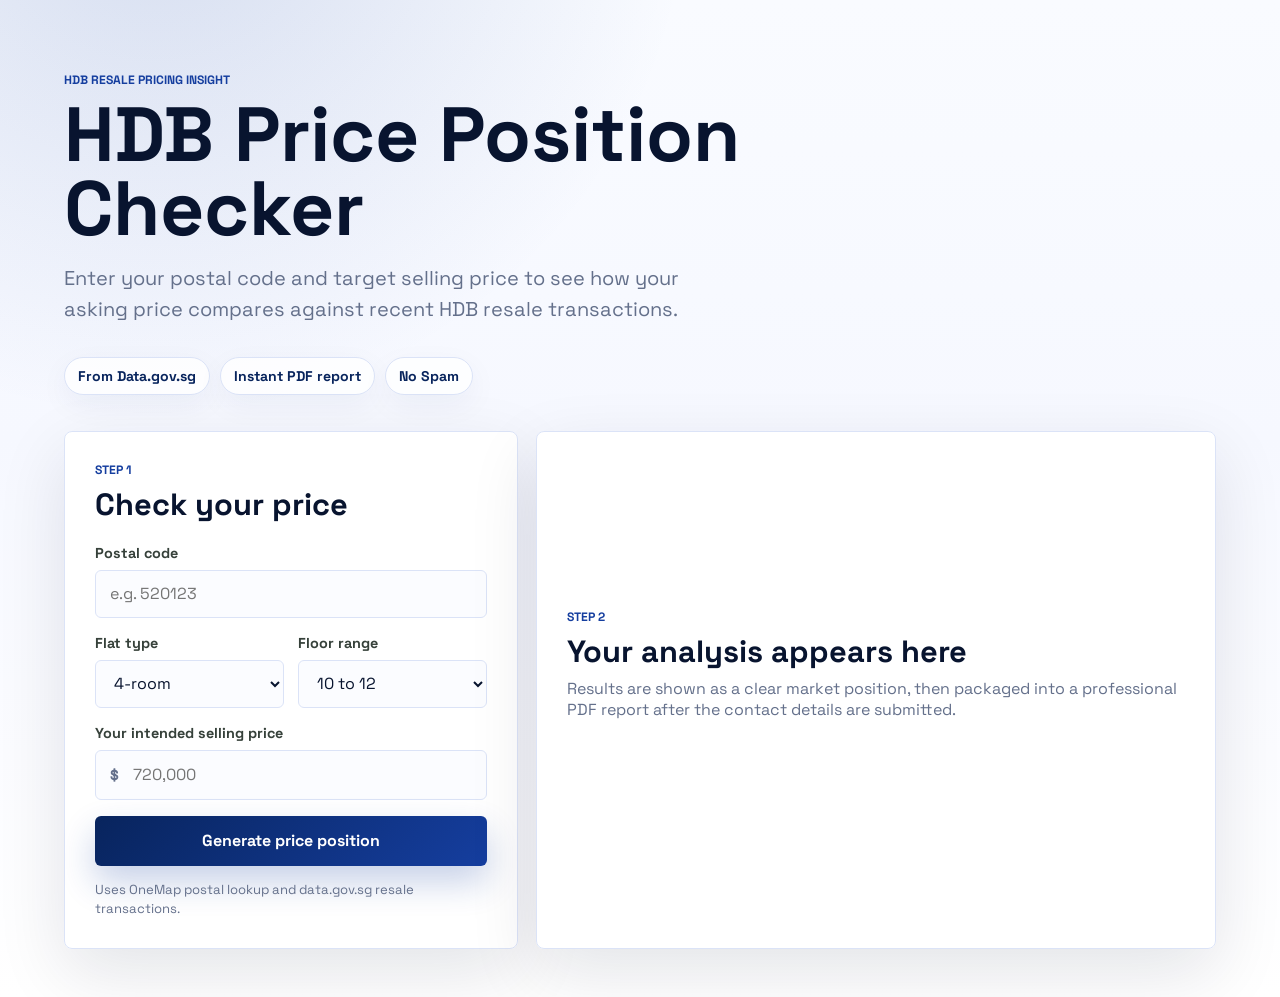
==== index.html @ 37053d99 "Add files via upload" ====
<!doctype html>
<html lang="en">
  <head>
    <meta charset="utf-8">
    <meta name="viewport" content="width=device-width, initial-scale=1">
    <title>HDB Price Position Checker</title>
    <meta name="description" content="Check where your HDB target selling price stands against recent public resale transactions.">
    <link rel="stylesheet" href="styles.css">
  </head>
  <body>
    <main class="page-shell">
      <section class="hero">
        <div class="hero-copy">
          <p class="eyebrow">HDB resale pricing insight</p>
          <h1>HDB Price Position Checker</h1>
          <p class="hero-text">Enter your postal code and target selling price to see how your asking price compares against recent HDB resale transactions.</p>
        </div>
        <div class="trust-strip" aria-label="Report highlights">
          <span>From Data.gov.sg</span>
          <span>Instant PDF report</span>
          <span>No Spam</span>
        </div>
      </section>

      <section class="checker-grid" aria-label="Price checker">
        <form class="panel form-panel" id="checkerForm">
          <div class="panel-heading">
            <p class="section-kicker">Step 1</p>
            <h2>Check your price</h2>
          </div>

          <label class="field">
            <span>Postal code</span>
            <input id="postalCode" name="postalCode" inputmode="numeric" autocomplete="postal-code" maxlength="6" placeholder="e.g. 520123" required>
          </label>

          <div class="field-row">
            <label class="field">
              <span>Flat type</span>
              <select id="flatType" name="flatType" required>
                <option value="2 ROOM">2-room</option>
                <option value="3 ROOM">3-room</option>
                <option value="4 ROOM" selected>4-room</option>
                <option value="5 ROOM">5-room</option>
                <option value="EXECUTIVE">Executive</option>
              </select>
            </label>
            <label class="field">
              <span>Floor range</span>
              <select id="storeyRange" name="storeyRange" required>
                <option value="01 TO 03">01 to 03</option>
                <option value="04 TO 06">04 to 06</option>
                <option value="07 TO 09">07 to 09</option>
                <option value="10 TO 12" selected>10 to 12</option>
                <option value="13 TO 15">13 to 15</option>
                <option value="16 TO 18">16 to 18</option>
                <option value="19 TO 21">19 to 21</option>
                <option value="22 TO 24">22 to 24</option>
              </select>
            </label>
          </div>

          <label class="field">
            <span>Your intended selling price</span>
            <div class="currency-input">
              <span>$</span>
              <input id="targetPrice" name="targetPrice" inputmode="numeric" placeholder="720,000" required>
            </div>
          </label>

          <button class="primary-button" id="generateButton" type="submit">
            <span class="button-label">Generate price position</span>
            <span class="button-spinner" aria-hidden="true"></span>
          </button>
          <p class="form-note">Uses OneMap postal lookup and data.gov.sg resale transactions.</p>
        </form>

        <section class="panel result-panel" id="resultPanel" aria-live="polite">
          <div class="empty-state" id="emptyState">
            <p class="section-kicker">Step 2</p>
            <h2>Your analysis appears here</h2>
            <p>Results are shown as a clear market position, then packaged into a professional PDF report after the contact details are submitted.</p>
          </div>

          <div class="empty-state error-state hidden" id="errorState">
            <p class="section-kicker">Unable to retrieve data</p>
            <h2>Live data lookup failed</h2>
            <p id="errorCopy">We could not retrieve OneMap or data.gov.sg records for this check. Please try again shortly.</p>
          </div>

          <div class="results hidden" id="results">
            <div class="result-header">
              <div>
                <p class="section-kicker">Price position</p>
                <h2 id="positionTitle">Fair Market</h2>
                <p class="matched-address" id="matchedAddress">Matched address appears here</p>
              </div>
              <div class="score-ring" aria-label="Market confidence score">
                <strong id="confidenceScore">78</strong>
                <span>/100</span>
              </div>
            </div>

            <div class="meter" aria-hidden="true">
              <div id="meterFill"></div>
            </div>

            <div class="cards">
              <article class="metric-card">
                <span>Your Asking Price vs Recent Market</span>
                <strong class="price-stack" id="priceComparison">
                  <span>$720,000</span>
                  <small>vs</small>
                  <span>$650,000 - $705,000</span>
                </strong>
                <p id="comparisonCopy">Your price is within the current negotiation zone.</p>
              </article>
              <article class="metric-card">
                <span>Latest Transaction Near You</span>
                <strong id="latestTransaction">$688,000</strong>
                <p id="latestCopy">4-room, Tampines,<br>10 to 12, May 2026</p>
              </article>
              <article class="metric-card">
                <span>Price Gap Analysis</span>
                <strong id="priceGap">+$18,000</strong>
                <p id="gapCopy">Compared with the median nearby transaction.</p>
              </article>
              <article class="metric-card">
                <span>Market Confidence Score</span>
                <strong id="scoreCopy">78 / 100</strong>
                <p id="confidenceCopy">Supported by recent transaction evidence.</p>
              </article>
            </div>

            <div class="insight-box">
              <p class="section-kicker">Advisory insight</p>
              <p id="insightCopy">Your target price appears realistic based on nearby HDB resale transactions, subject to unit condition, floor level, facing, renovation quality, and current buyer demand.</p>
            </div>

            <div class="analysis-tools">
              <article class="range-card">
                <p class="section-kicker">Price position bar</p>
                <div class="range-values">
                  <strong id="rangeLow">$650,000</strong>
                  <span>to</span>
                  <strong id="rangeHigh">$705,000</strong>
                </div>
                <div class="position-bar" aria-label="Price position bar">
                  <i id="priceMarker"></i>
                </div>
                <div class="range-labels">
                  <span>Below market</span>
                  <span>Fair</span>
                  <span>Above market</span>
                </div>
              </article>
            </div>

            <section class="transactions-panel">
              <div class="section-heading-row">
                <p class="section-kicker" id="transactionsTitle">Recent sales in this area</p>
                <span id="transactionsCount">10 records</span>
              </div>
              <div class="transactions-list" id="transactionsList"></div>
            </section>

            <form class="lead-form" id="leadForm">
              <div class="panel-heading">
                <p class="section-kicker">Step 3</p>
                <h2>Download your PDF report</h2>
              </div>
              <div class="field-row">
                <label class="field">
                  <span>Name</span>
                  <input id="leadName" name="leadName" autocomplete="name" required>
                </label>
                <label class="field">
                  <span>Email</span>
                  <input id="leadEmail" name="leadEmail" type="email" autocomplete="email" required>
                </label>
              </div>
              <label class="field">
                <span>Mobile number</span>
                <input id="leadMobile" name="leadMobile" inputmode="tel" autocomplete="tel" required>
              </label>
              <button class="secondary-button" type="submit">Download PDF report</button>
              <p class="form-note">Dont Worry. It's Free. Your PDF will be download immediately.</p>
              <div class="consent-note">
                <p>By downloading this report, you agree that your submitted details and price-check inputs will be logged for this report and may be used to contact you about your HDB price enquiry.</p>
              </div>
            </form>
          </div>
        </section>
      </section>

    </main>

    <script src="app.js"></script>
  </body>
</html>
---- styles.css ----
@import url("https://fonts.googleapis.com/css2?family=Space+Grotesk:wght@400;500;600;700&display=swap");

:root {
  color-scheme: light;
  --bg: #f6f8ff;
  --surface: #ffffff;
  --ink: #08142f;
  --muted: #64708b;
  --line: #dbe3f7;
  --accent: #153e9f;
  --accent-deep: #08245d;
  --accent-soft: #e8efff;
  --accent-glow: rgba(21, 62, 159, 0.16);
  --warning: #9c6a10;
  --danger: #9f2d2d;
  --shadow: 0 24px 70px rgba(8, 20, 47, 0.11);
}

* {
  box-sizing: border-box;
}

html {
  background: var(--bg);
  color: var(--ink);
  font-family: "Space Grotesk", "Sora", "Segoe UI", ui-sans-serif, system-ui, sans-serif;
  letter-spacing: 0;
}

body {
  margin: 0;
  background:
    radial-gradient(circle at 12% -12%, rgba(21, 62, 159, 0.16), transparent 34%),
    linear-gradient(180deg, #f9fbff 0%, var(--bg) 44%, #ffffff 100%);
}

button,
input,
select {
  font: inherit;
}

.page-shell {
  min-height: 100vh;
}

.hero {
  display: grid;
  gap: 32px;
  padding: 72px clamp(20px, 5vw, 72px) 36px;
}

.hero-copy {
  max-width: 850px;
}

.eyebrow,
.section-kicker {
  margin: 0 0 10px;
  color: var(--accent);
  font-size: 0.76rem;
  font-weight: 800;
  letter-spacing: 0;
  text-transform: uppercase;
}

h1,
h2,
p {
  margin-top: 0;
}

h1 {
  max-width: 820px;
  margin-bottom: 18px;
  font-size: clamp(2.5rem, 6vw, 5.8rem);
  line-height: 0.96;
  letter-spacing: 0;
}

h2 {
  margin-bottom: 10px;
  font-size: clamp(1.35rem, 2.4vw, 2.1rem);
  line-height: 1.08;
  letter-spacing: 0;
}

.hero-text {
  max-width: 680px;
  margin-bottom: 0;
  color: var(--muted);
  font-size: clamp(1.05rem, 2vw, 1.25rem);
  line-height: 1.55;
}

.trust-strip {
  display: flex;
  flex-wrap: wrap;
  gap: 10px;
}

.trust-strip span {
  border: 1px solid var(--line);
  border-radius: 999px;
  background: rgba(255, 255, 255, 0.82);
  padding: 9px 13px;
  color: var(--accent-deep);
  font-size: 0.88rem;
  font-weight: 700;
  box-shadow: 0 10px 30px rgba(8, 36, 93, 0.05);
}

.checker-grid {
  display: grid;
  grid-template-columns: minmax(300px, 0.8fr) minmax(0, 1.2fr);
  gap: 18px;
  padding: 0 clamp(20px, 5vw, 72px) 48px;
}

.panel {
  border: 1px solid var(--line);
  border-radius: 8px;
  background: rgba(255, 255, 255, 0.94);
  box-shadow: var(--shadow);
  backdrop-filter: blur(16px);
}

.form-panel,
.result-panel {
  padding: clamp(20px, 3vw, 30px);
}

.panel-heading {
  margin-bottom: 22px;
}

.field {
  display: grid;
  gap: 8px;
  margin-bottom: 16px;
}

.field span {
  color: #36413a;
  font-size: 0.9rem;
  font-weight: 700;
}

.field input,
.field select,
.currency-input {
  width: 100%;
  min-height: 48px;
  border: 1px solid var(--line);
  border-radius: 6px;
  background: #fbfcff;
  color: var(--ink);
}

.field input,
.field select {
  padding: 0 14px;
}

.field input:focus,
.field select:focus {
  border-color: var(--accent);
  box-shadow: 0 0 0 4px var(--accent-glow);
  outline: none;
}

.field-row {
  display: grid;
  grid-template-columns: repeat(2, minmax(0, 1fr));
  gap: 14px;
}

.currency-input {
  display: grid;
  grid-template-columns: auto 1fr;
  align-items: center;
  padding-left: 14px;
}

.currency-input span {
  color: var(--muted);
}

.currency-input input {
  border: 0;
  background: transparent;
  box-shadow: none;
}

.currency-input input:focus {
  box-shadow: none;
}

.primary-button,
.secondary-button {
  display: inline-flex;
  gap: 10px;
  justify-content: center;
  align-items: center;
  width: 100%;
  min-height: 50px;
  border: 0;
  border-radius: 6px;
  cursor: pointer;
  font-weight: 800;
}

.primary-button {
  background: linear-gradient(135deg, var(--accent-deep), var(--accent));
  color: #fff;
  box-shadow: 0 16px 34px rgba(21, 62, 159, 0.24);
}

.secondary-button {
  background: linear-gradient(135deg, var(--accent), #255bd0);
  color: #fff;
  box-shadow: 0 16px 34px rgba(21, 62, 159, 0.2);
}

.primary-button:hover,
.secondary-button:hover {
  filter: brightness(0.95);
}

.primary-button.is-loading {
  cursor: wait;
  opacity: 0.9;
}

.button-spinner {
  display: none;
  width: 18px;
  height: 18px;
  border: 2px solid rgba(255, 255, 255, 0.45);
  border-top-color: #ffffff;
  border-radius: 999px;
  animation: spin 0.8s linear infinite;
}

.primary-button.is-loading .button-spinner {
  display: inline-block;
}

@keyframes spin {
  to {
    transform: rotate(360deg);
  }
}

.form-note {
  margin: 14px 0 0;
  color: var(--muted);
  font-size: 0.82rem;
  line-height: 1.45;
}

.empty-state {
  display: grid;
  min-height: 420px;
  align-content: center;
  color: var(--muted);
}

.empty-state h2 {
  color: var(--ink);
}

.error-state {
  border-left: 4px solid var(--danger);
}

.error-state .section-kicker {
  color: var(--danger);
}

.hidden {
  display: none;
}

.result-header {
  display: flex;
  align-items: center;
  justify-content: space-between;
  gap: 18px;
  margin-bottom: 18px;
}

.matched-address {
  margin-bottom: 0;
  color: var(--muted);
  font-size: 0.92rem;
  line-height: 1.35;
}

.score-ring {
  display: grid;
  place-items: center;
  width: 96px;
  height: 96px;
  border: 8px solid var(--accent-soft);
  border-top-color: var(--accent);
  border-radius: 50%;
  flex: 0 0 auto;
}

.score-ring strong {
  font-size: 1.7rem;
  line-height: 1;
}

.score-ring span {
  color: var(--muted);
  font-size: 0.76rem;
}

.meter {
  height: 10px;
  overflow: hidden;
  border-radius: 999px;
  background: #edf0ed;
  margin-bottom: 20px;
}

.meter div {
  width: 78%;
  height: 100%;
  border-radius: inherit;
  background: var(--accent);
}

.cards {
  display: grid;
  grid-template-columns: repeat(2, minmax(0, 1fr));
  gap: 12px;
}

.metric-card {
  min-height: 146px;
  border: 1px solid var(--line);
  border-radius: 8px;
  padding: 16px;
  background: #fbfcff;
}

.metric-card span {
  display: block;
  min-height: 34px;
  color: var(--muted);
  font-size: 0.82rem;
  font-weight: 800;
}

.metric-card strong {
  display: block;
  margin: 10px 0 8px;
  font-size: clamp(1.15rem, 2vw, 1.55rem);
  line-height: 1.12;
}

.price-stack span,
.price-stack small {
  display: block;
}

.metric-card .price-stack span {
  min-height: 0;
  color: var(--ink);
  font-size: clamp(1.45rem, 2.4vw, 1.9rem);
  font-weight: 800;
  line-height: 1.08;
}

.price-stack small {
  margin: 6px 0;
  color: var(--muted);
  font-size: 1rem;
  font-weight: 700;
}

.metric-card p,
.insight-box p {
  margin-bottom: 0;
  color: var(--muted);
  line-height: 1.45;
}

.insight-box {
  border-left: 4px solid var(--accent);
  margin: 18px 0;
  padding: 16px 18px;
  background: var(--accent-soft);
}

.analysis-tools {
  display: grid;
  grid-template-columns: 1fr;
  gap: 12px;
  margin-bottom: 18px;
}

.range-card,
.transactions-panel {
  border: 1px solid var(--line);
  border-radius: 8px;
  background: #ffffff;
  padding: 18px;
}

.range-values {
  display: grid;
  grid-template-columns: 1fr auto 1fr;
  align-items: center;
  gap: 12px;
  margin: 12px 0 16px;
}

.range-card {
  overflow: visible;
}

.range-values strong {
  color: var(--ink);
  font-size: clamp(1.15rem, 2vw, 1.5rem);
}

.range-values strong:last-child {
  text-align: right;
}

.range-values span {
  color: var(--muted);
  font-weight: 800;
}

.position-bar {
  position: relative;
  height: 28px;
  border-radius: 8px;
  margin-top: 34px;
  background: linear-gradient(90deg, #dbe8ff 0%, #5f8dff 48%, #08245d 100%);
  box-shadow: inset 0 0 0 1px rgba(8, 36, 93, 0.08);
}

.position-bar i {
  position: absolute;
  top: -6px;
  left: 50%;
  width: 3px;
  height: 40px;
  border-radius: 999px;
  background: var(--accent-deep);
  box-shadow: 0 0 0 3px rgba(255, 255, 255, 0.75);
}

.position-bar i::before {
  content: "Your price";
  position: absolute;
  top: -28px;
  left: 50%;
  transform: translateX(-50%);
  white-space: nowrap;
  color: var(--accent-deep);
  font-size: 0.76rem;
  font-weight: 800;
}

.position-bar i.is-low-edge::before {
  left: 0;
  transform: none;
}

.position-bar i.is-high-edge::before {
  left: auto;
  right: 0;
  transform: none;
}

.range-labels {
  display: flex;
  justify-content: space-between;
  gap: 10px;
  margin-top: 10px;
  color: var(--muted);
  font-size: 0.8rem;
}

.transactions-panel {
  margin-bottom: 20px;
}

.section-heading-row {
  display: flex;
  align-items: center;
  justify-content: space-between;
  gap: 16px;
}

.section-heading-row span {
  color: var(--muted);
  font-size: 0.82rem;
  font-weight: 800;
}

.transactions-list {
  display: grid;
}

.transaction-row {
  display: grid;
  grid-template-columns: minmax(0, 1fr) auto;
  gap: 16px;
  border-top: 1px solid var(--line);
  padding: 13px 0;
}

.transaction-row:first-child {
  border-top: 0;
}

.transaction-row strong {
  display: block;
  color: var(--ink);
  font-size: 0.98rem;
}

.transaction-row p {
  margin: 4px 0 0;
  color: var(--muted);
  font-size: 0.88rem;
}

.transaction-price {
  color: var(--ink);
  font-size: 1rem;
  font-weight: 800;
  white-space: nowrap;
}

.lead-form {
  border-top: 1px solid var(--line);
  margin-top: 22px;
  padding-top: 22px;
}

.consent-note {
  border: 1px solid var(--line);
  border-radius: 8px;
  margin: 14px 0 0;
  padding: 14px 16px;
  background: var(--accent-soft);
}

.consent-note strong {
  display: block;
  margin-bottom: 6px;
  color: var(--accent-deep);
  font-size: 0.92rem;
}

.consent-note p {
  margin-bottom: 0;
  color: var(--muted);
  font-size: 0.86rem;
  line-height: 1.5;
}

@media (max-width: 900px) {
  .checker-grid,
  .analysis-tools {
    grid-template-columns: 1fr;
  }

  .empty-state {
    min-height: 260px;
  }
}

@media (max-width: 560px) {
  .hero {
    padding-top: 48px;
  }

  .field-row,
  .cards {
    grid-template-columns: 1fr;
  }

  .result-header {
    align-items: flex-start;
  }

  .score-ring {
    width: 82px;
    height: 82px;
  }
}
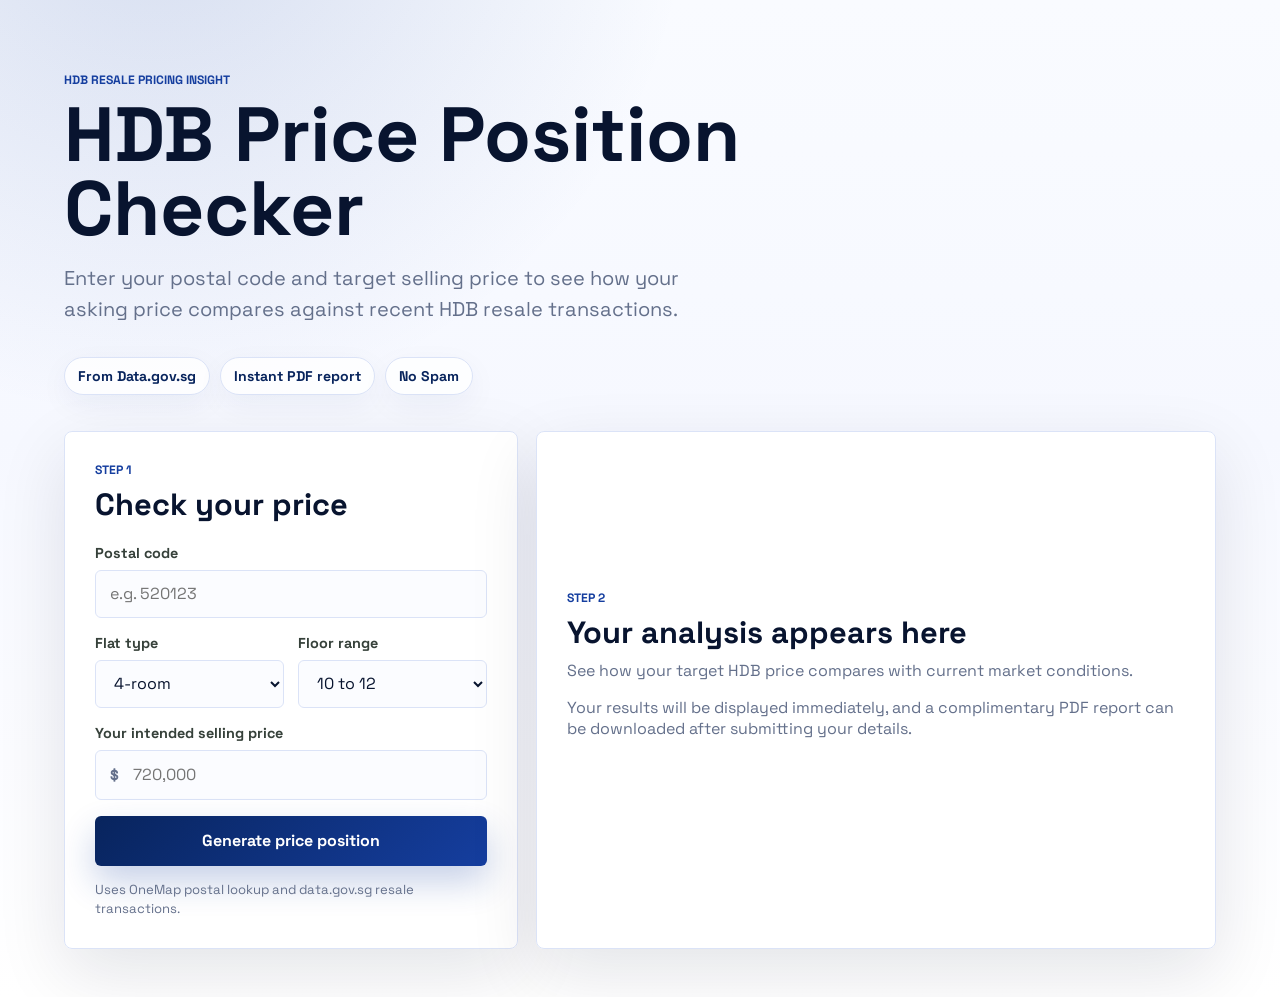
==== commit 8c3a94fa: "Add files via upload" ====
--- a/index.html
+++ b/index.html
@@ -79,7 +79,8 @@
           <div class="empty-state" id="emptyState">
             <p class="section-kicker">Step 2</p>
             <h2>Your analysis appears here</h2>
-            <p>Results are shown as a clear market position, then packaged into a professional PDF report after the contact details are submitted.</p>
+            <p>See how your target HDB price compares with current market conditions.</p>
+            <p>Your results will be displayed immediately, and a complimentary PDF report can be downloaded after submitting your details.</p>
           </div>
 
           <div class="empty-state error-state hidden" id="errorState">
